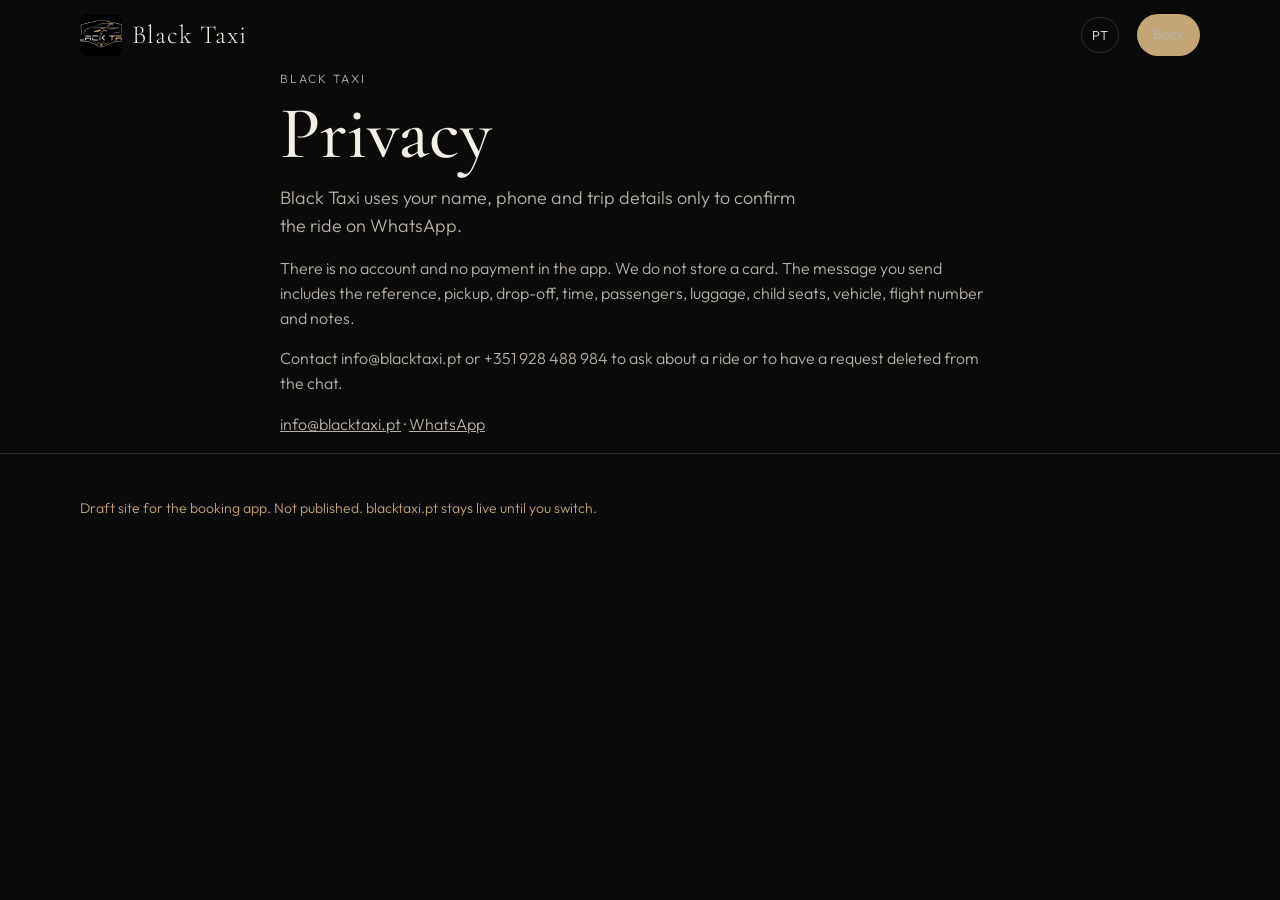
==== privacy.html @ 619b8296 "Draft marketing site for the booking app" ====
<!DOCTYPE html>
<html lang="en">
<head>
  <meta charset="utf-8" />
  <meta name="viewport" content="width=device-width, initial-scale=1" />
  <title>Privacy — Black Taxi</title>
  <meta name="description" content="How Black Taxi uses your name, phone and trip details." />
  <link rel="preconnect" href="https://fonts.googleapis.com" />
  <link rel="preconnect" href="https://fonts.gstatic.com" crossorigin />
  <link href="https://fonts.googleapis.com/css2?family=Cormorant+Garamond:wght@500;600&family=Outfit:wght@300;400;500&display=swap" rel="stylesheet" />
  <link rel="stylesheet" href="styles.css" />
</head>
<body>
  <header class="nav">
    <a class="brand" href="index.html">
      <img src="assets/logo.jpg" alt="Black Taxi" />
      <span>Black Taxi</span>
    </a>
    <nav class="nav-links">
      <button class="lang" type="button" data-lang>PT</button>
      <a class="book" href="index.html" data-i="back">Back</a>
    </nav>
  </header>
  <main class="wrap legal">
    <p class="eyebrow">Black Taxi</p>
    <h1 data-i="ph1">Privacy</h1>
    <p class="lead" data-i="phLead">Black Taxi uses your name, phone and trip details only to confirm the ride on WhatsApp.</p>
    <p data-i="ph2">There is no account and no payment in the app. We do not store a card. The message you send includes the reference, pickup, drop-off, time, passengers, luggage, child seats, vehicle, flight number and notes.</p>
    <p data-i="ph3">Contact info@blacktaxi.pt or +351 928 488 984 to ask about a ride or to have a request deleted from the chat.</p>
    <p><a href="mailto:info@blacktaxi.pt">info@blacktaxi.pt</a> · <a href="https://wa.me/351928488984">WhatsApp</a></p>
  </main>
  <footer>
    <div class="wrap">
      <p class="draft" data-i="draft">Draft site for the booking app. Not published. blacktaxi.pt stays live until you switch.</p>
    </div>
  </footer>
  <script src="app.js"></script>
</body>
</html>
---- styles.css ----
:root {
  --bg: #0a0a0b;
  --bg-2: #121214;
  --cream: #f4efe6;
  --gold: #c4a574;
  --gold-2: #e4d2b0;
  --muted: #b7b1a6;
  --line: rgba(244, 239, 230, 0.14);
  --shadow: 0 24px 60px rgba(0, 0, 0, 0.35);
}
* { box-sizing: border-box; }
html { scroll-behavior: smooth; }
body {
  margin: 0;
  background: var(--bg);
  color: var(--cream);
  font-family: Outfit, ui-sans-serif, system-ui, sans-serif;
  font-weight: 300;
  line-height: 1.55;
}
img { max-width: 100%; display: block; }
a { color: inherit; }
.wrap { width: min(1120px, calc(100% - 32px)); margin: 0 auto; }

.nav {
  position: sticky;
  top: 0;
  z-index: 20;
  display: flex;
  align-items: center;
  justify-content: space-between;
  gap: 16px;
  width: min(1120px, calc(100% - 32px));
  margin: 0 auto;
  padding: 14px 0;
  background: rgba(10, 10, 11, 0.86);
  backdrop-filter: blur(14px);
}
.brand {
  display: flex;
  align-items: center;
  gap: 10px;
  text-decoration: none;
}
.brand img {
  width: 42px;
  height: 42px;
  object-fit: cover;
  border-radius: 8px;
}
.brand span {
  font-family: "Cormorant Garamond", serif;
  font-size: 26px;
  letter-spacing: 0.04em;
}
.nav-links { display: flex; gap: 18px; align-items: center; }
.nav-links a { text-decoration: none; color: var(--muted); font-size: 14px; }
.nav-links a:hover { color: var(--cream); }
.lang {
  border: 1px solid var(--line);
  background: transparent;
  color: var(--cream);
  border-radius: 999px;
  padding: 7px 10px;
  font: inherit;
  font-size: 13px;
  cursor: pointer;
}
.book, .btn {
  background: var(--gold);
  color: #1a140c;
  text-decoration: none;
  padding: 10px 16px;
  border-radius: 999px;
  font-weight: 500;
  border: 0;
}
.btn.ghost, .ghost {
  background: transparent;
  color: var(--cream);
  border: 1px solid var(--line);
}

.hero {
  display: grid;
  grid-template-columns: 1.05fr 0.95fr;
  gap: 36px;
  align-items: center;
  padding: 28px 0 56px;
}
.eyebrow {
  color: var(--gold);
  letter-spacing: 0.16em;
  text-transform: uppercase;
  font-size: 12px;
  margin: 0 0 10px;
}
h1, h2, h3 { font-family: "Cormorant Garamond", serif; font-weight: 500; }
h1 {
  font-size: clamp(44px, 6vw, 74px);
  line-height: 0.94;
  margin: 0 0 16px;
}
.lead { max-width: 540px; font-size: 18px; color: var(--muted); margin: 0; }
.actions { display: flex; flex-wrap: wrap; gap: 12px; margin-top: 24px; }
.hero-photo {
  position: relative;
  border-radius: 22px;
  overflow: hidden;
  min-height: 360px;
  box-shadow: var(--shadow);
}
.hero-photo img { width: 100%; height: 100%; object-fit: cover; min-height: 360px; }
.caption {
  position: absolute;
  left: 14px;
  bottom: 14px;
  background: rgba(10, 10, 11, 0.72);
  border: 1px solid var(--line);
  border-radius: 999px;
  padding: 6px 12px;
  font-size: 12px;
  color: var(--gold-2);
}

section { padding: 18px 0 42px; }
h2 { font-size: clamp(32px, 4vw, 48px); margin: 0 0 8px; }
.sub { color: var(--muted); max-width: 640px; margin: 0 0 22px; }
.grid { display: grid; grid-template-columns: repeat(4, 1fr); gap: 14px; }
.grid.three { grid-template-columns: repeat(3, 1fr); }
.grid.cars { grid-template-columns: repeat(3, 1fr); }
article, .card {
  border: 1px solid var(--line);
  background: var(--bg-2);
  padding: 18px;
  border-radius: 18px;
}
.card h3, article h3 { margin: 8px 0 6px; font-size: 28px; }
.card p, article p { margin: 0; color: var(--muted); }
.num {
  color: var(--gold);
  letter-spacing: 0.12em;
  font-size: 12px;
}
.split {
  display: grid;
  grid-template-columns: 1.1fr 0.9fr;
  gap: 22px;
  align-items: center;
}
.split img, .band img {
  width: 100%;
  height: 320px;
  object-fit: cover;
  border-radius: 18px;
}
.routes { display: flex; flex-wrap: wrap; gap: 8px; margin-top: 16px; }
.routes a {
  text-decoration: none;
  border: 1px solid var(--line);
  border-radius: 999px;
  padding: 8px 12px;
  color: var(--gold-2);
  font-size: 14px;
}
.quote { font-size: 17px; color: var(--cream); }
.who { margin-top: 12px; color: var(--gold); font-size: 13px; }
.band {
  display: grid;
  grid-template-columns: 1fr 1fr;
  gap: 14px;
}
.facts { display: grid; gap: 12px; }
footer {
  border-top: 1px solid var(--line);
  padding: 28px 0 48px;
  color: var(--muted);
  font-size: 14px;
}
.foot {
  display: flex;
  justify-content: space-between;
  gap: 18px;
  flex-wrap: wrap;
}
.foot a { color: var(--cream); }
.links { display: flex; flex-wrap: wrap; gap: 14px; }
.draft { color: var(--gold); margin-top: 16px; }
.legal { max-width: 720px; }
.legal p { color: var(--muted); }
@media (max-width: 860px) {
  .hero, .split, .band, .grid, .grid.three, .grid.cars { grid-template-columns: 1fr; }
  .nav-links a:not(.book) { display: none; }
  .hero-photo, .hero-photo img, .split img, .band img { min-height: 240px; height: 240px; }
}
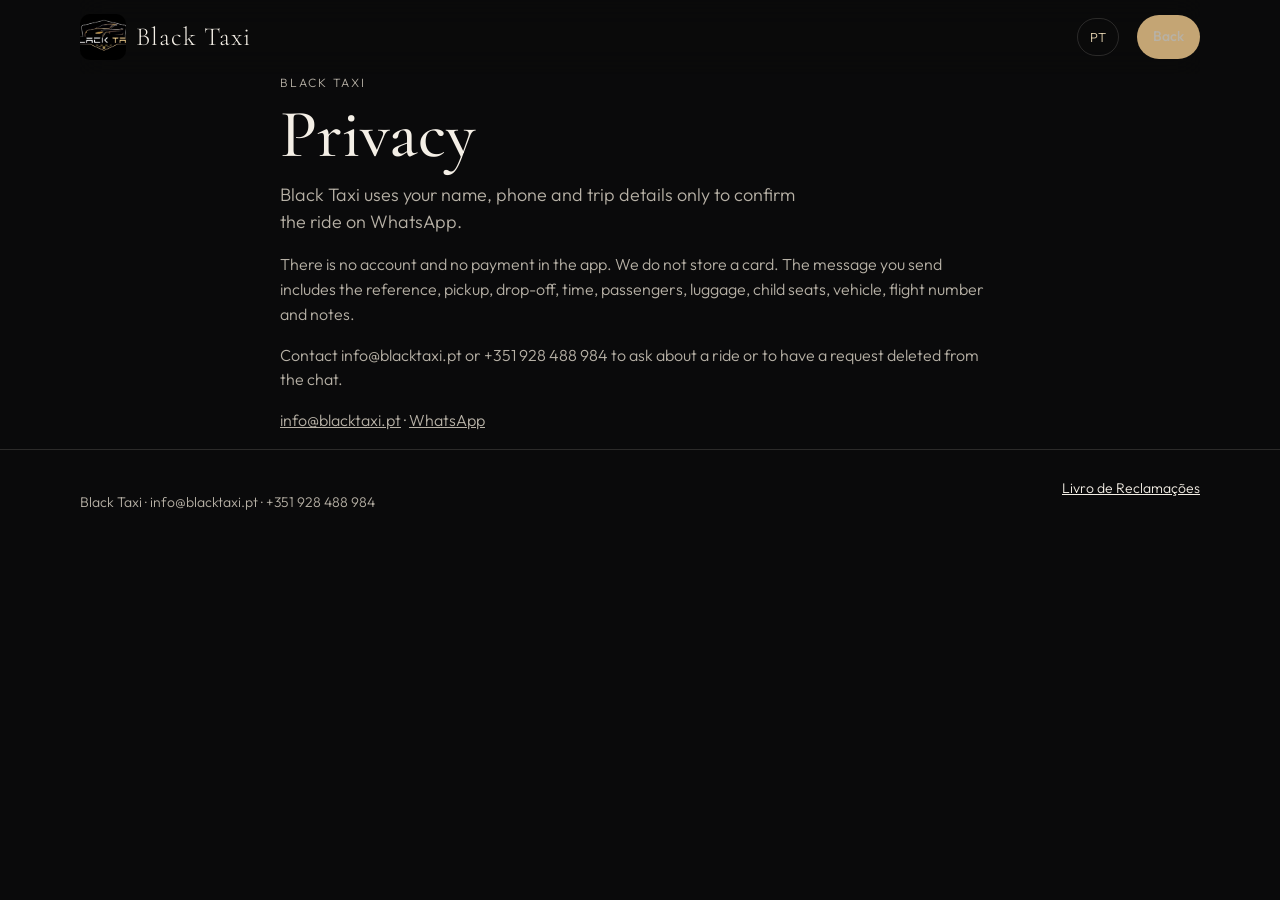
==== commit cdfc787c: "Tighten the draft: logo hero, visual fleet, phone bar, one review" ====
--- a/privacy.html
+++ b/privacy.html
@@ -30,10 +30,16 @@
     <p><a href="mailto:info@blacktaxi.pt">info@blacktaxi.pt</a> · <a href="https://wa.me/351928488984">WhatsApp</a></p>
   </main>
   <footer>
-    <div class="wrap">
-      <p class="draft" data-i="draft">Draft site for the booking app. Not published. blacktaxi.pt stays live until you switch.</p>
+    <div class="wrap foot">
+      <p>Black Taxi · info@blacktaxi.pt · +351 928 488 984</p>
+      <a href="https://www.livroreclamacoes.pt/inicio">Livro de Reclamações</a>
     </div>
   </footer>
+  <div class="dock">
+    <button class="dock-lang" type="button" data-lang>PT</button>
+    <a class="btn ghost" href="https://wa.me/351928488984">WhatsApp</a>
+    <a class="btn" href="https://blacktaxi.grok.me/book" data-i="book">Book now</a>
+  </div>
   <script src="app.js"></script>
 </body>
 </html>
--- a/styles.css
+++ b/styles.css
@@ -6,7 +6,6 @@
   --gold-2: #e4d2b0;
   --muted: #b7b1a6;
   --line: rgba(244, 239, 230, 0.14);
-  --shadow: 0 24px 60px rgba(0, 0, 0, 0.35);
 }
 * { box-sizing: border-box; }
 html { scroll-behavior: smooth; }
@@ -17,11 +16,11 @@
   font-family: Outfit, ui-sans-serif, system-ui, sans-serif;
   font-weight: 300;
   line-height: 1.55;
+  padding-bottom: 76px;
 }
 img { max-width: 100%; display: block; }
 a { color: inherit; }
 .wrap { width: min(1120px, calc(100% - 32px)); margin: 0 auto; }
-
 .nav {
   position: sticky;
   top: 0;
@@ -33,35 +32,21 @@
   width: min(1120px, calc(100% - 32px));
   margin: 0 auto;
   padding: 14px 0;
-  background: rgba(10, 10, 11, 0.86);
+  background: rgba(10, 10, 11, 0.9);
   backdrop-filter: blur(14px);
 }
-.brand {
-  display: flex;
-  align-items: center;
-  gap: 10px;
-  text-decoration: none;
-}
-.brand img {
-  width: 42px;
-  height: 42px;
-  object-fit: cover;
-  border-radius: 8px;
-}
-.brand span {
-  font-family: "Cormorant Garamond", serif;
-  font-size: 26px;
-  letter-spacing: 0.04em;
-}
+.brand { display: flex; align-items: center; gap: 10px; text-decoration: none; }
+.brand img { width: 46px; height: 46px; object-fit: cover; border-radius: 10px; }
+.brand span { font-family: "Cormorant Garamond", serif; font-size: 26px; letter-spacing: 0.04em; }
 .nav-links { display: flex; gap: 18px; align-items: center; }
 .nav-links a { text-decoration: none; color: var(--muted); font-size: 14px; }
 .nav-links a:hover { color: var(--cream); }
-.lang {
+.lang, .dock-lang {
   border: 1px solid var(--line);
   background: transparent;
-  color: var(--cream);
+  color: var(--gold-2);
   border-radius: 999px;
-  padding: 7px 10px;
+  padding: 8px 12px;
   font: inherit;
   font-size: 13px;
   cursor: pointer;
@@ -70,23 +55,23 @@
   background: var(--gold);
   color: #1a140c;
   text-decoration: none;
-  padding: 10px 16px;
+  padding: 11px 16px;
   border-radius: 999px;
   font-weight: 500;
   border: 0;
 }
-.btn.ghost, .ghost {
-  background: transparent;
-  color: var(--cream);
-  border: 1px solid var(--line);
-}
-
+.ghost { background: transparent; color: var(--cream); border: 1px solid var(--line); }
 .hero {
   display: grid;
-  grid-template-columns: 1.05fr 0.95fr;
-  gap: 36px;
+  grid-template-columns: 0.9fr 1.1fr;
+  gap: 28px;
   align-items: center;
-  padding: 28px 0 56px;
+  padding: 18px 0 28px;
+}
+.mark {
+  width: min(280px, 70%);
+  margin-bottom: 18px;
+  border-radius: 16px;
 }
 .eyebrow {
   color: var(--gold);
@@ -96,21 +81,11 @@
   margin: 0 0 10px;
 }
 h1, h2, h3 { font-family: "Cormorant Garamond", serif; font-weight: 500; }
-h1 {
-  font-size: clamp(44px, 6vw, 74px);
-  line-height: 0.94;
-  margin: 0 0 16px;
-}
-.lead { max-width: 540px; font-size: 18px; color: var(--muted); margin: 0; }
-.actions { display: flex; flex-wrap: wrap; gap: 12px; margin-top: 24px; }
-.hero-photo {
-  position: relative;
-  border-radius: 22px;
-  overflow: hidden;
-  min-height: 360px;
-  box-shadow: var(--shadow);
-}
-.hero-photo img { width: 100%; height: 100%; object-fit: cover; min-height: 360px; }
+h1 { font-size: clamp(42px, 5.4vw, 68px); line-height: 0.94; margin: 0 0 14px; }
+.lead { max-width: 520px; font-size: 18px; color: var(--muted); margin: 0; }
+.actions { display: flex; flex-wrap: wrap; gap: 12px; margin-top: 22px; }
+.hero-photo { position: relative; border-radius: 22px; overflow: hidden; min-height: 420px; }
+.hero-photo img { width: 100%; height: 100%; object-fit: cover; min-height: 420px; }
 .caption {
   position: absolute;
   left: 14px;
@@ -122,74 +97,65 @@
   font-size: 12px;
   color: var(--gold-2);
 }
-
-section { padding: 18px 0 42px; }
-h2 { font-size: clamp(32px, 4vw, 48px); margin: 0 0 8px; }
-.sub { color: var(--muted); max-width: 640px; margin: 0 0 22px; }
-.grid { display: grid; grid-template-columns: repeat(4, 1fr); gap: 14px; }
-.grid.three { grid-template-columns: repeat(3, 1fr); }
-.grid.cars { grid-template-columns: repeat(3, 1fr); }
-article, .card {
+.path {
+  display: grid;
+  grid-template-columns: repeat(4, 1fr);
+  border: 1px solid var(--line);
+  border-radius: 18px;
+  overflow: hidden;
+  margin: 8px 0 36px;
+}
+.path div { padding: 16px 18px; border-right: 1px solid var(--line); }
+.path div:last-child { border-right: 0; }
+.path strong { display: block; font-weight: 500; margin-bottom: 4px; }
+.path span { color: var(--muted); font-size: 14px; }
+section { padding: 8px 0 36px; }
+h2 { font-size: clamp(32px, 4vw, 46px); margin: 0 0 8px; }
+.sub { color: var(--muted); max-width: 640px; margin: 0 0 18px; }
+.services { display: grid; grid-template-columns: repeat(4, 1fr); gap: 10px; }
+.services article, .car, .quote {
   border: 1px solid var(--line);
   background: var(--bg-2);
-  padding: 18px;
-  border-radius: 18px;
+  border-radius: 16px;
 }
-.card h3, article h3 { margin: 8px 0 6px; font-size: 28px; }
-.card p, article p { margin: 0; color: var(--muted); }
-.num {
-  color: var(--gold);
-  letter-spacing: 0.12em;
-  font-size: 12px;
-}
-.split {
-  display: grid;
-  grid-template-columns: 1.1fr 0.9fr;
-  gap: 22px;
-  align-items: center;
-}
-.split img, .band img {
-  width: 100%;
-  height: 320px;
-  object-fit: cover;
-  border-radius: 18px;
-}
-.routes { display: flex; flex-wrap: wrap; gap: 8px; margin-top: 16px; }
-.routes a {
-  text-decoration: none;
-  border: 1px solid var(--line);
-  border-radius: 999px;
-  padding: 8px 12px;
-  color: var(--gold-2);
-  font-size: 14px;
-}
-.quote { font-size: 17px; color: var(--cream); }
-.who { margin-top: 12px; color: var(--gold); font-size: 13px; }
-.band {
-  display: grid;
-  grid-template-columns: 1fr 1fr;
-  gap: 14px;
-}
-.facts { display: grid; gap: 12px; }
-footer {
-  border-top: 1px solid var(--line);
-  padding: 28px 0 48px;
-  color: var(--muted);
-  font-size: 14px;
-}
-.foot {
-  display: flex;
-  justify-content: space-between;
-  gap: 18px;
-  flex-wrap: wrap;
-}
+.services article { padding: 14px 14px 16px; }
+.services h3 { margin: 0 0 6px; font-size: 24px; }
+.services p, .car p { margin: 0; color: var(--muted); font-size: 14px; }
+.fleet { display: grid; grid-template-columns: repeat(3, 1fr); gap: 12px; }
+.car { overflow: hidden; }
+.car img { width: 100%; height: 180px; object-fit: cover; }
+.car div { padding: 14px 16px 16px; }
+.car h3 { margin: 0 0 4px; font-size: 28px; }
+.note { color: var(--gold-2); font-size: 13px; margin-top: 6px; }
+.quote { padding: 28px; }
+.quote p { font-family: "Cormorant Garamond", serif; font-size: clamp(26px, 3vw, 36px); line-height: 1.2; margin: 0; }
+.who { margin-top: 16px; color: var(--gold); font-size: 14px; font-family: Outfit, sans-serif; }
+footer { border-top: 1px solid var(--line); padding: 28px 0 36px; color: var(--muted); font-size: 14px; }
+.foot { display: flex; justify-content: space-between; gap: 18px; flex-wrap: wrap; }
 .foot a { color: var(--cream); }
 .links { display: flex; flex-wrap: wrap; gap: 14px; }
-.draft { color: var(--gold); margin-top: 16px; }
+.dock {
+  position: fixed;
+  left: 0;
+  right: 0;
+  bottom: 0;
+  z-index: 30;
+  display: none;
+  gap: 8px;
+  align-items: center;
+  justify-content: space-between;
+  padding: 10px 12px calc(10px + env(safe-area-inset-bottom));
+  background: rgba(10, 10, 11, 0.94);
+  border-top: 1px solid var(--line);
+}
+.dock a, .dock button { flex: 1; text-align: center; }
 .legal { max-width: 720px; }
 .legal p { color: var(--muted); }
 @media (max-width: 860px) {
-  .hero, .split, .band, .grid, .grid.three, .grid.cars { grid-template-columns: 1fr; }
+  .hero, .path, .services, .fleet { grid-template-columns: 1fr; }
+  .path div { border-right: 0; border-bottom: 1px solid var(--line); }
   .nav-links a:not(.book) { display: none; }
-  .hero-photo, .hero-photo img, .split img, .band img { min-height: 240px; height: 240px; }
+  .nav-links .book, .nav-links .lang { display: none; }
+  .dock { display: flex; }
+  .hero-photo, .hero-photo img { min-height: 260px; }
 }
